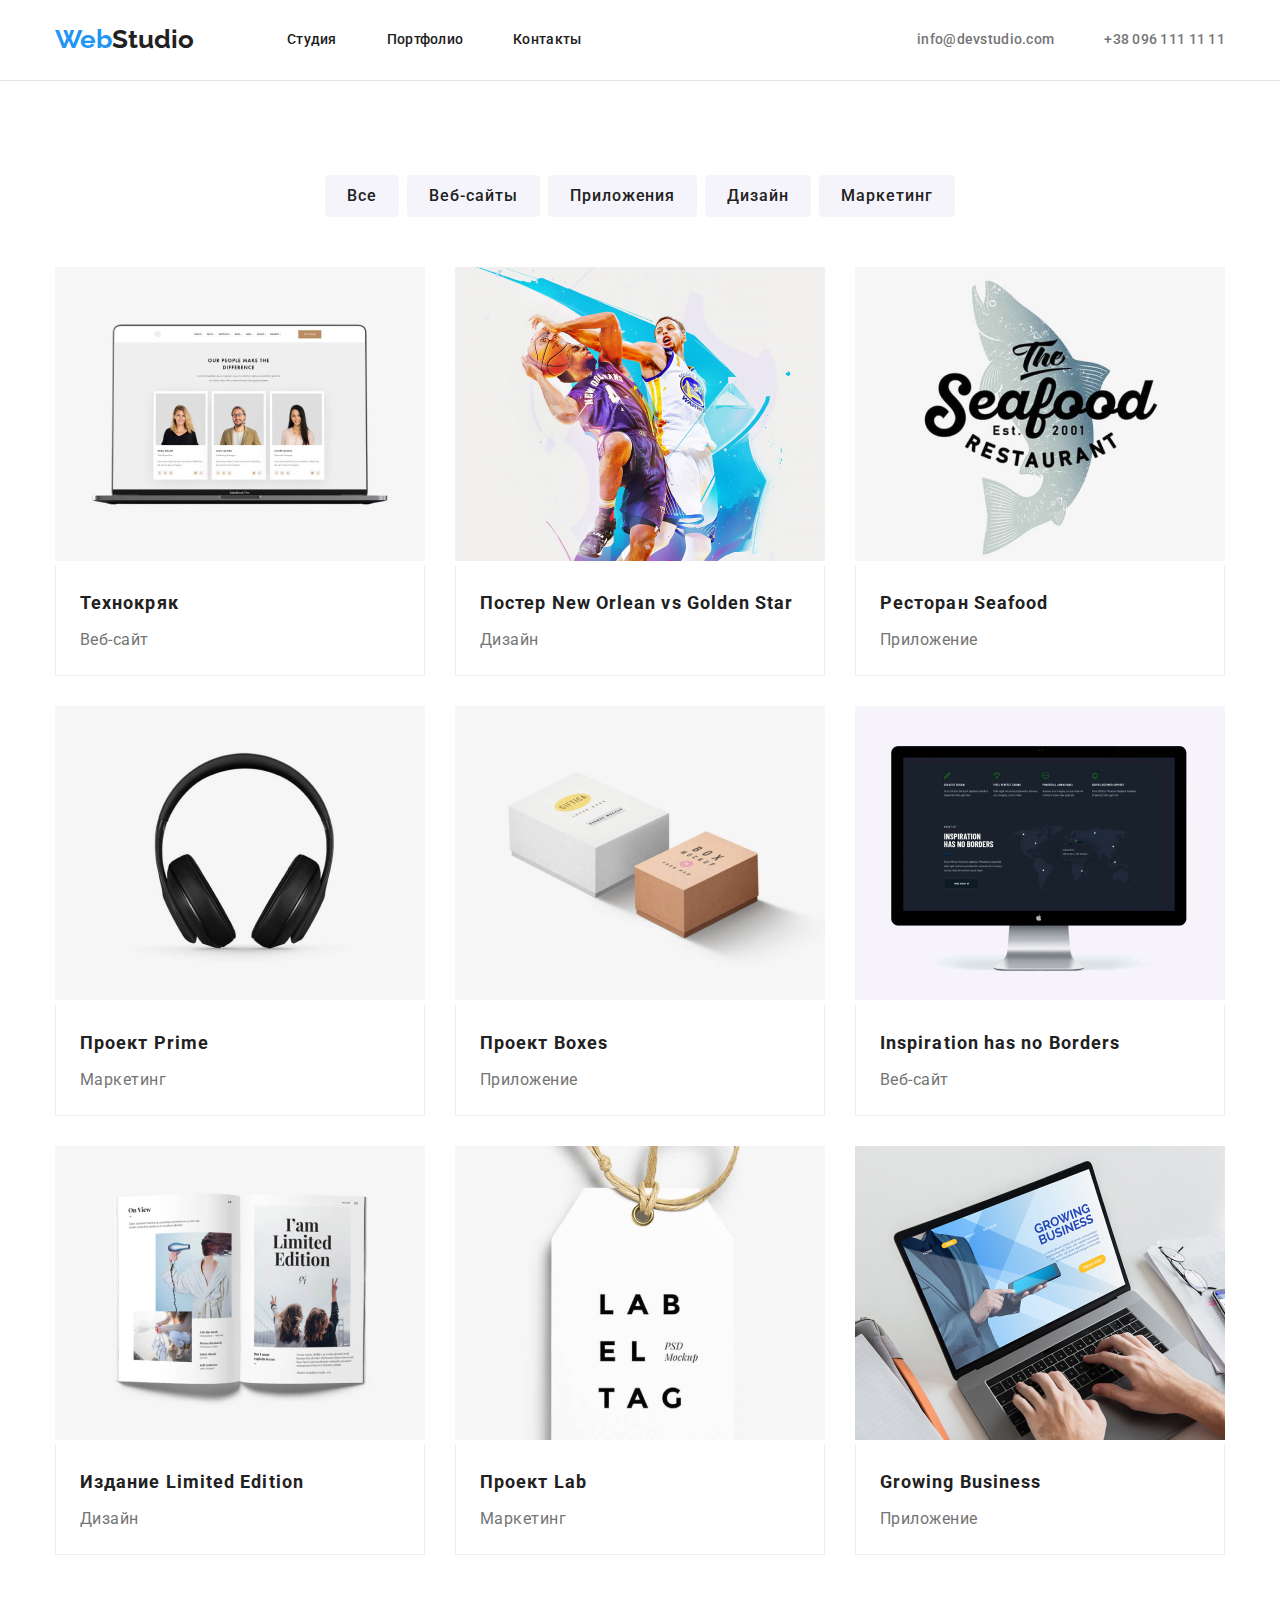
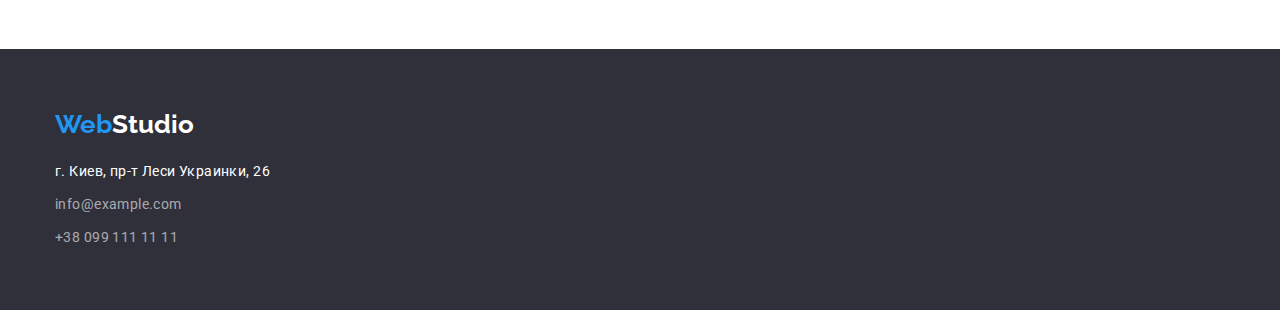
==== portfolio.html @ 4ac213d2 "Update portfolio.html" ====
<!DOCTYPE html>
<html lang="ru">
  <head>
    <meta charset="UTF-8" />
    <meta http-equiv="X-UA-Compatible" content="IE=edge" />
    <meta name="viewport" content="width=device-width, initial-scale=1.0" />
    <title>Portfolio</title>
    <link
      rel="stylesheet"
      href="https://cdnjs.cloudflare.com/ajax/libs/modern-normalize/1.1.0/modern-normalize.min.css"
    />
    <link rel="stylesheet" href="./css/styles.css" />
    <link
      href="https://fonts.googleapis.com/css2?family=Raleway:wght@700&family=Roboto:wght@400;500;700;900&display=swap"
      rel="stylesheet"
    />
  </head>
  <body>
    <header class="header">
      <div class="container">
        <nav class="header-line">
          <a href="./index.html" class="logo-color"
            >Web<span class="header-logo">Studio</span></a
          >

          <ul class="site-nav list">
            <li class="item"><a class="link" href="./index.html">Студия</a></li>
            <li class="item"><a class="link" href="">Портфолио</a></li>
            <li class="item"><a class="link" href="">Контакты</a></li>
          </ul>
        </nav>

        <ul class="site-contacts list">
          <li class="item">
            <a class="link" href="mailto:info@devstudio.com"
              >info@devstudio.com</a
            >
          </li>
          <li class="item">
            <a class="link" href="tel:+380961111111">+38 096 111 11 11</a>
          </li>
        </ul>
      </div>
    </header>

    <main>
      <section>
        <div class="container">
          <ul class="buttons-list list">
            <li class="btn">
              <button type="button" class="btn-portfolio">Все</button>
            </li>
            <li class="btn">
              <button type="button" class="btn-portfolio">Веб-сайты</button>
            </li>
            <li class="btn">
              <button type="button" class="btn-portfolio">Приложения</button>
            </li>
            <li class="btn">
              <button type="button" class="btn-portfolio">Дизайн</button>
            </li>
            <li class="btn">
              <button type="button" class="btn-portfolio">Маркетинг</button>
            </li>
          </ul>
          <ul class="card-set list">
            <li class="card-item">
              <img
                src="./images/технокряк.jpg"
                alt="веб-сайт"
                width="370"
                height="294"
              />
              <div class="card-set-el">
                <h3 class="item-work">Технокряк</h3>
                <p class="text-work">Веб-сайт</p>
              </div>
            </li>
            <li class="card-item">
              <img
                src="./images/постер.jpg"
                alt="постер New Orlean vs Golden Star"
                width="370"
                height="294"
              />
              <div class="card-set-el">
                <h3 class="item-work">Постер New Orlean vs Golden Star</h3>
                <p class="text-work">Дизайн</p>
              </div>
            </li>
            <li class="card-item">
              <img
                src="./images/ресторан.jpg"
                alt="ресторан Seafood"
                width="370"
                height="294"
              />
              <div class="card-set-el">
                <h3 class="item-work">Ресторан Seafood</h3>
                <p class="text-work">Приложение</p>
              </div>
            </li>
            <li class="card-item">
              <img
                src="./images/проект_prime.jpg"
                alt="проект проект Prime"
                width="370"
                height="294"
              />
              <div class="card-set-el">
                <h3 class="item-work">Проект Prime</h3>
                <p class="text-work">Маркетинг</p>
              </div>
            </li>
            <li class="card-item">
              <img
                src="./images/проект_boxes.jpg"
                alt="проект boxes"
                width="370"
                height="294"
              />
              <div class="card-set-el">
                <h3 class="item-work">Проект Boxes</h3>
                <p class="text-work">Приложение</p>
              </div>
            </li>
            <li class="card-item">
              <img
                src="./images/inspiration.jpg"
                alt="веб-сайт"
                width="370"
                height="294"
              />
              <div class="card-set-el">
                <h3 class="item-work">Inspiration has no Borders</h3>
                <p class="text-work">Веб-сайт</p>
              </div>
            </li>
            <li class="card-item">
              <img
                src="./images/издание.jpg"
                alt="Дизайн в издании Limited Edition"
                width="370"
                height="294"
              />
              <div class="card-set-el">
                <h3 class="item-work">Издание Limited Edition</h3>
                <p class="text-work">Дизайн</p>
              </div>
            </li>
            <li class="card-item">
              <img
                src="./images/проект_lab.jpg"
                alt="маркетинг в проекте Lab"
                width="370"
                height="294"
              />
              <div class="card-set-el">
                <h3 class="item-work">Проект Lab</h3>
                <p class="text-work">Маркетинг</p>
              </div>
            </li>
            <li class="card-item">
              <img
                src="./images/growing.jpg"
                alt="Приложение Growing Business"
                width="370"
                height="294"
              />
              <div class="card-set-el">
                <h3 class="item-work">Growing Business</h3>
                <p class="text-work">Приложение</p>
              </div>
            </li>
          </ul>
        </div>
      </section>
    </main>

    <footer>
      <div class="container">
        <a href="./index.html" class="footer-logo"
          >Web<span class="footer-logo-color">Studio</span></a
        >
        <address>
          <ul class="footer list">
            <li class="adress-el">
              <a class="adress" href="">г. Киев, пр-т Леси Украинки, 26</a>
            </li>
            <li class="adress-el">
              <a class="footer-adress" href="mailto:info@example.com"
                >info@example.com</a
              >
            </li>
            <li class="adress-el">
              <a class="footer-adress" href="tel:+38 099 111 11 11"
                >+38 099 111 11 11</a
              >
            </li>
          </ul>
        </address>
      </div>
    </footer>
  </body>
</html>
---- css/styles.css ----
/* цвет основного текста #212121 */
/* вторичный цвет текста  #757575 */
/* белый #ffffff */
/* акцент голубой #2196F3*/
/* цвет борда с кнопкой #2F303A */
/* цвет фона команды #2F303A */

:root {
  --primary-text-color: #212121;
  --secondary-text-color: #757575;
  --white-color: #ffffff;
  --accent-color: #2196f3;
  --bord-color: #2f303a;
  --bg-color-team: #f5f4fa;
  --footer-color: rgba(255, 255, 255, 0.6);
}

* {
  box-sizing: border-box;
}

p,
h1,
h2,
h3,
h4,
h5,
h6 {
  margin-top: 0;
  margin-bottom: 0;
}

ul {
  margin: 0;
  padding-left: 0;
}

.container {
  width: 1200px;
  padding: 0 15px;
  margin: 0 auto;
}

body {
  background-color: #ffffff;
  color: var(--primary-text-color);
  font-family: Roboto, sans-serif;
}

.list {
  list-style: none;
}

/* Header */

.header {
  padding: 24px 0 25px;
  border-bottom: 1px solid #e5e5e5;
}

.header .container {
  display: flex;
  /*align-content: center;*/
  justify-content: space-between;
  align-items: center;
}

.header-logo {
  display: block;
  font-family: Raleway, sans-serif;
  font-weight: 700;
  font-size: 26px;
  line-height: 1.2;
  color: var(--primary-text-color);
}

.logo-color {
  font-family: Raleway, sans-serif;
  font-weight: 700;
  font-size: 26px;
  line-height: 1.2;
  color: var(--accent-color);
  display: flex;
  margin-right: 93px;
}

.header-line {
  display: flex;
  /*width: 1170px;*/
  align-content: center;
  align-items: center;
}

.site-nav {
  display: flex;
}

.site-nav .item:not(:last-child) {
  margin-right: 50px;
}

.site-nav .link {
  font-weight: 500;
  font-size: 14px;
  line-height: 1.14;
  letter-spacing: 0.02em;
  color: var(--primary-text-color);
  /*margin: 32 auto 32 auto;*/
  display: block;
  text-decoration: none;
}

.site-nav .link:hover,
.site-nav .link:focus {
  color: var(--accent-color);
}

.site-contacts {
  display: flex;
}

.site-contacts .item:not(:last-child) {
  margin-right: 50px;
}

.site-contacts .link {
  font-weight: 500;
  font-size: 14px;
  line-height: 1.14;
  letter-spacing: 0.02em;
  color: var(--secondary-text-color);
  display: block;
}

.site-contacts .link:hover,
.site-contacts .link:focus {
  color: var(--accent-color);
}

.hero {
  background-color: var(--bord-color);
  padding-top: 200px;
  padding-bottom: 200px;
  text-align: center;
  align-items: center;
}

.hero-title {
  margin: 0 auto 30px auto;
  width: 696px;
  height: 120;
  font-weight: 900;
  font-size: 44px;
  line-height: 1.36;
  text-align: center;
  letter-spacing: 0.06em;
  text-transform: uppercase;
  color: var(--white-color);
}

/* Button */

button {
  padding: 10px 32px;
  font-family: Roboto, sans-serif;
  font-weight: bold;
  font-size: 16px;
  line-height: 1.87;
  display: block;
  align-items: center;
  text-align: center;
  letter-spacing: 0.06em;
  color: #ffffff;
  background-color: var(--accent-color);
  cursor: pointer;
  border-radius: 4px;
  box-shadow: 0px 4px 4px rgba(0, 0, 0, 0.15);
}

.button:hover,
.button:focus {
  background-color: var(--accent-color);
}

.btn-portfolio {
  color: var(--primary-text-color);
  background-color: var(--bg-color-team);
  box-shadow: none;
}

.btn-portfolio:hover,
.btn-portfolio:focus {
  background-color: var(--accent-color);
  box-shadow: 0px 4px 4px rgba(0, 0, 0, 0.15);
}

.hero-btn {
  color: var(--white-color);
  background-color: var(--accent-color);
  padding: 10px 32px;
  text-align: center;
  align-items: center;
  display: block;
  justify-content: center;
  margin-left: auto;
  margin-right: auto;
}

.features {
  margin-top: 0;
  padding-bottom: 94px;
  outline-style: solid 2px green;
}

.features .list {
  display: flex;
  padding-top: 94px;
  padding-bottom: 0px;
}

.features .features-el:not(:last-child) {
  margin-right: 30px;
}

.features .title {
  margin-top: 0;
  margin-bottom: 10px;
  font-weight: 700;
  font-size: 14px;
  line-height: 1.14;
  letter-spacing: 0.03em;
  color: var(--primary-text-color);
  text-transform: uppercase;
}

.features .text {
  font-weight: normal;
  width: 270px;
  font-size: 14px;
  line-height: 1.71em;
  letter-spacing: 0.03em;
  color: var(--secondary-text-color);
  margin-top: 0;
  margin-bottom: 0;
}

/*Our work*/
.work {
  padding-bottom: 94px;
}

.work .list {
  display: flex;
}

.work-el {
  align-items: center;
}

.work .title {
  font-weight: 700;
  font-size: 36px;
  line-height: 1.16em;
  text-align: center;
  letter-spacing: 0.03em;
  color: var(--primary-text-color);
  margin-bottom: 50px;
}

.work .work-el:not(:last-child) {
  margin-right: 30px;
}

/* Our team*/
.team {
  background-color: var(--bg-color-team);
  padding-top: 94px;
  padding-bottom: 94px;
}

.team .list {
  display: flex;
}

.team .title {
  font-weight: 700;
  font-size: 36px;
  line-height: 1.16;
  text-align: center;
  letter-spacing: 0.03em;
  color: var(--primary-text-color);
  margin-bottom: 50px;
}

.team .team-el:not(:last-child) {
  margin-right: 30px;
}

.team-el {
  background-color: var(--white-color);
  width: 270px;
  height: 368px;
  box-shadow: 0px 1px 3px rgba(0, 0, 0, 0.12), 0px 1px 1px rgba(0, 0, 0, 0.14),
    0px 2px 1px rgba(0, 0, 0, 0.2);
  border-radius: 0px 0px 4px 4px;
}

.team-container {
  margin: 30px 59px;
}

.team .name {
  font-weight: 500;
  font-size: 16px;
  line-height: 1.18;
  letter-spacing: 0.03em;
  text-align: center;
  color: var(--primary-text-color);
  margin-top: 30px;
  margin-bottom: 10px;
}

.team .profession {
  font-weight: normal;
  font-size: 16px;
  line-height: 1.18;
  letter-spacing: 0.03em;
  text-align: center;
  color: var(--secondary-text-color);
  margin-bottom: 30px;
}

/* Footer */

footer {
  padding-top: 60px;
  padding-bottom: 60px;
  background-color: var(--bord-color);
}

.footer-logo {
  font-family: Raleway, sans-serif;
  font-weight: 700;
  font-size: 26px;
  line-height: 1.2;
  color: var(--accent-color);
  display: inline-block;
  margin-top: 0;
  margin-bottom: 20px;
  padding-right: auto;
}

.footer-logo-color {
  font-weight: bold;
  color: var(--white-color);
}

.footer .list {
  margin: 0px;
}

.adress {
  font-style: normal;
  font-weight: normal;
  font-size: 14px;
  line-height: 1.7;
  letter-spacing: 0.03em;
  color: var(--white-color);
  display: block;
  margin: 0;
}

.adress-el:not(:last-child) {
  margin: 0 0 9px;
}

.footer-mail:focus,
.footer-mail:hover {
  color: var(--accent-color);
}

.footer-adress {
  font-style: normal;
  font-weight: 400;
  font-size: 14px;
  line-height: 1.7em;
  letter-spacing: 0.03em;
  color: var(--footer-color);
  text-decoration: none;
  display: block;
  margin: 0;
}

.footer-tel:focus,
.footer-tel:hover {
  color: var(--accent-color);
}

/* Portfolio CSS */

.portfolio {
  padding: 94px 0;
}

.buttons-list {
  display: flex;
  justify-content: center;
  padding: 94px 0 50px 0;
}

.buttons-list .btn:not(:last-child) {
  margin-right: 8px;
}

.btn-portfolio {
  font-weight: 500;
  padding: 6px 22px;
  border: 0px;
}

.card-set {
  width: 1230px;
  padding-bottom: 94px;
  /*padding-left: 15px;*/
  /*padding-right: 15px;*/
  margin-left: auto;
  margin-right: auto;
  display: flex;
  flex-wrap: wrap;
}

.card-item {
  /* width: calc((100% - 60px) / 3);*/
  margin-right: 30px;

  margin-bottom: 30px;
  width: 370px;
  /*height: 404px;*/
}

.card-set-el {
  padding: 20px 24px;
  border: 1px solid #eeeeee;
  border-top: 0;
}

.card-item:nth-child(3n) {
  margin-right: 0;
}

.card-item:nth-last-child(-n + 3) {
  margin-bottom: 0;
}

.item-work {
  margin-top: 0;
  margin-bottom: 0;

  font-weight: 700;
  font-size: 18px;
  line-height: 2;
  letter-spacing: 0.06em;
  color: var(--primary-text-color);
}

.text-work {
  margin-top: 4px;
  margin-bottom: 0;

  font-weight: 400;
  font-size: 16px;
  line-height: 1.87em;
  letter-spacing: 0.03em;
  color: var(--secondary-text-color);
}

a {
  text-decoration: none;
}
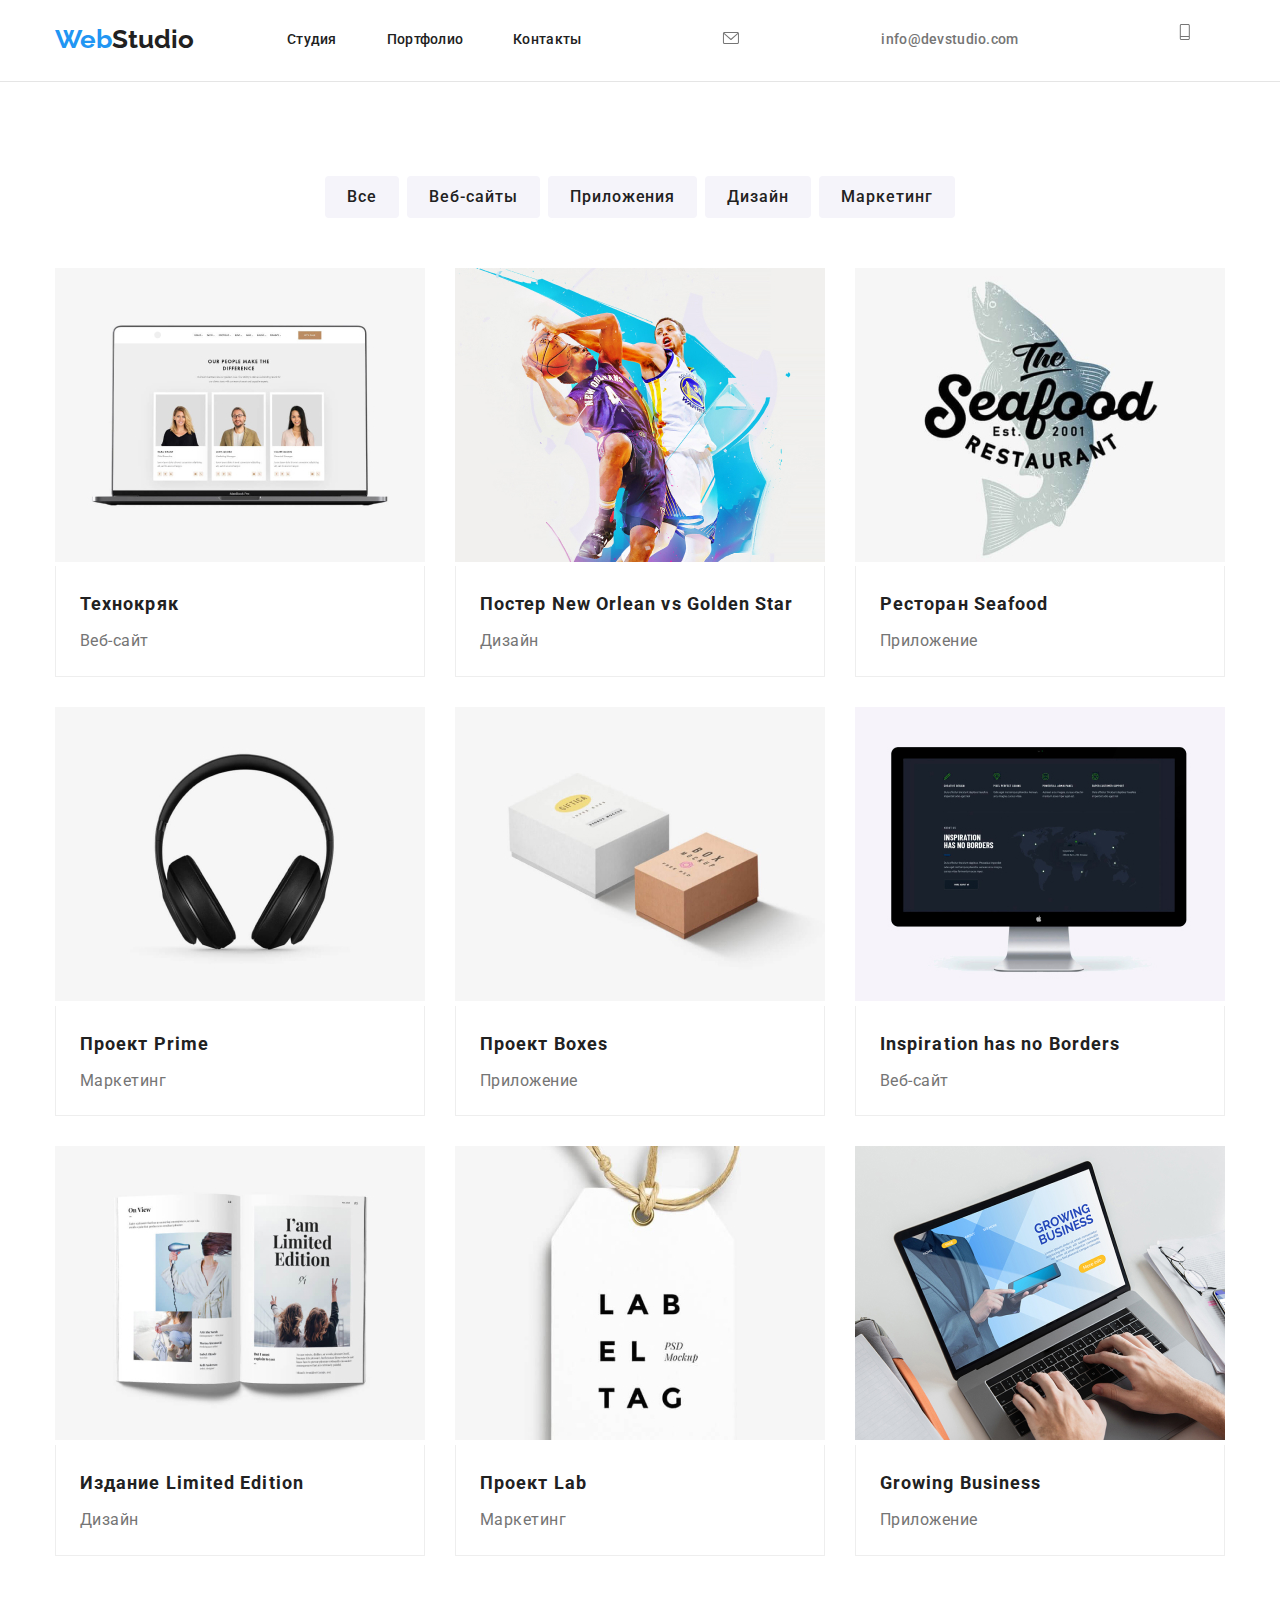
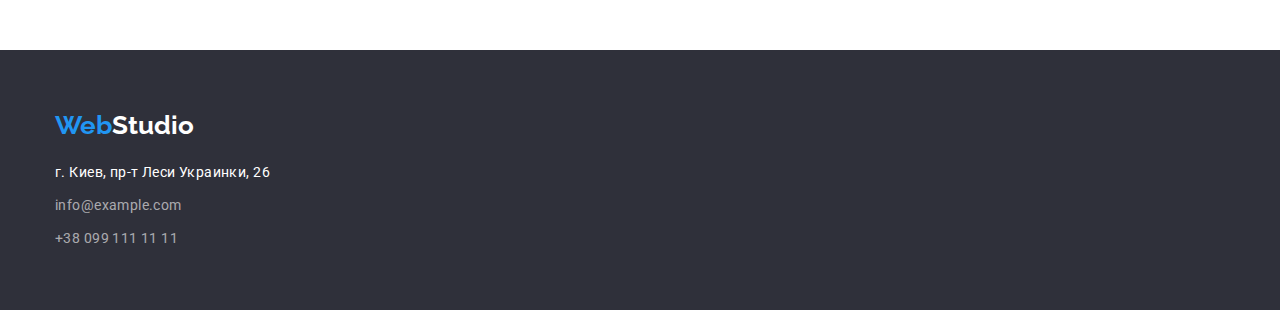
==== commit a9017216: "Update portfolio.html" ====
--- a/portfolio.html
+++ b/portfolio.html
@@ -33,18 +33,25 @@
         <ul class="site-contacts list">
           <li class="item">
             <a class="link" href="mailto:info@devstudio.com"
+              ><svg class="icon-contacts" widht="16" height="12">
+                <use href="./images/symbol-defs.svg#icon-envelope"></use></svg
               >info@devstudio.com</a
             >
           </li>
           <li class="item">
-            <a class="link" href="tel:+380961111111">+38 096 111 11 11</a>
+            <a class="link" href="tel:+380961111111"
+              ><svg class="icon-contacts" widht="10" height="16">
+                <use href="./images/symbol-defs.svg#icon-Vector"></use>
+              </svg>
+              +38 096 111 11 11</a
+            >
           </li>
         </ul>
       </div>
     </header>
 
     <main>
-      <section>
+      <section class="main-container">
         <div class="container">
           <ul class="buttons-list list">
             <li class="btn">
@@ -193,7 +200,7 @@
               >
             </li>
             <li class="adress-el">
-              <a class="footer-adress" href="tel:+38 099 111 11 11"
+              <a class="footer-adress" href="tel:+380991111111"
                 >+38 099 111 11 11</a
               >
             </li>
--- a/css/styles.css
+++ b/css/styles.css
@@ -106,7 +106,8 @@
   letter-spacing: 0.02em;
   color: var(--primary-text-color);
   /*margin: 32 auto 32 auto;*/
-  display: block;
+  display: flex;
+
   text-decoration: none;
 }
 
@@ -117,6 +118,11 @@
 
 .site-contacts {
   display: flex;
+  align-items: center;
+}
+
+.site-contacts .item {
+  align-items: center;
 }
 
 .site-contacts .item:not(:last-child) {
@@ -129,7 +135,7 @@
   line-height: 1.14;
   letter-spacing: 0.02em;
   color: var(--secondary-text-color);
-  display: block;
+  display: flex;
 }
 
 .site-contacts .link:hover,
@@ -137,12 +143,28 @@
   color: var(--accent-color);
 }
 
+.icon-contacts {
+  display: block;
+  /* margin-right: 10px;*/
+}
+
 .hero {
   background-color: var(--bord-color);
-  padding-top: 200px;
-  padding-bottom: 200px;
-  text-align: center;
-  align-items: center;
+  padding: 200px 0;
+  margin: 0 auto;
+  max-width: 1600px;
+  text-align: center;
+  align-items: center;
+
+  background-image: linear-gradient(
+      to right,
+      rgba(47, 48, 58, 0.4),
+      rgba(47, 48, 58, 0.4)
+    ),
+    url(../images/Img-min.jpg);
+  background-position: center;
+  background-size: cover;
+  background-repeat: no-repeat;
 }
 
 .hero-title {
@@ -207,21 +229,34 @@
 }
 
 .features {
-  margin-top: 0;
+  padding-top: 94px;
   padding-bottom: 94px;
   outline-style: solid 2px green;
 }
 
 .features .list {
   display: flex;
-  padding-top: 94px;
   padding-bottom: 0px;
+  padding-top: 0px;
 }
 
 .features .features-el:not(:last-child) {
   margin-right: 30px;
 }
-
+.features-icon-box {
+  border-radius: 4px;
+  display: flex;
+  justify-content: center;
+  align-items: center;
+  width: 270px;
+  height: 120px;
+  margin-bottom: 30px;
+  background-color: #f5f4fa;
+}
+.features-icon {
+  width: 70px;
+  height: 70px;
+}
 .features .title {
   margin-top: 0;
   margin-bottom: 10px;
@@ -279,7 +314,7 @@
 }
 
 .team .list {
-  display: flex;
+  display: flex;*/
 }
 
 .team .title {
@@ -297,9 +332,11 @@
 }
 
 .team-el {
+ /* display: inline-block;*/
+
   background-color: var(--white-color);
   width: 270px;
-  height: 368px;
+  min-height: 368px;
   box-shadow: 0px 1px 3px rgba(0, 0, 0, 0.12), 0px 1px 1px rgba(0, 0, 0, 0.14),
     0px 2px 1px rgba(0, 0, 0, 0.2);
   border-radius: 0px 0px 4px 4px;
@@ -321,14 +358,80 @@
 }
 
 .team .profession {
+  font-weight: 400;
   font-weight: normal;
   font-size: 16px;
   line-height: 1.18;
   letter-spacing: 0.03em;
   text-align: center;
   color: var(--secondary-text-color);
+  margin-bottom: 15px;
+}
+
+.team-element {
+  /*display: flex;*/
+ /* padding-top: 30px;
+  padding-bottom: 30px;*/
+}
+
+
+.team-social-list {
+  display: flex;
+  align-items: center;
+  justify-content: center;
+  list-style: none;
+}
+
+.team .list {
+  /*display: flex;*/
+  list-style: none;
+}
+
+.social-link {
+  display: flex;
   margin-bottom: 30px;
-}
+  width: 44px;
+  height: 44px;
+  background-color: var(--white-color);
+  text-decoration: none;
+  border-radius: 50%;
+  justify-content: center;
+  align-items: center;
+}
+
+/*.social-link:hover,
+.social-link:focus {
+  background-color: var(--accent-color);
+  fill: var(--white-color);
+}*/
+ 
+ 
+/*.social-link:hover svg,
+.social-link:focus svg {
+  background-color: #2196f3;
+  fill: var(--white-color);
+} */
+
+.team-social-list-el:not(:last-child) {
+  margin-right: 10px;
+}
+
+.social-icon {
+  width: 20px;
+  height: 20px;
+  fill: #afb1b8
+}
+
+.social-link:hover,
+.social-link:focus,
+.social-link:hover .social-icon,
+.social-link:focus .social-icon {
+  fill: var(--white-color);
+  background-color: var(--accent-color);
+}
+
+
+
 
 /* Footer */
 
@@ -374,10 +477,11 @@
   margin: 0 0 9px;
 }
 
+/*
 .footer-mail:focus,
 .footer-mail:hover {
   color: var(--accent-color);
-}
+}*/
 
 .footer-adress {
   font-style: normal;
@@ -391,8 +495,8 @@
   margin: 0;
 }
 
-.footer-tel:focus,
-.footer-tel:hover {
+.footer .footer-adress:focus,
+.footer .footer-adress:hover {
   color: var(--accent-color);
 }
 
@@ -405,7 +509,13 @@
 .buttons-list {
   display: flex;
   justify-content: center;
-  padding: 94px 0 50px 0;
+  margin-bottom: 50px;
+  /*padding: 94px 0 50px 0;*/
+}
+.main-container {
+  /* padding: 94px 0 50px 0;*/
+  padding-top: 94px;
+  padding-bottom: 94px;
 }
 
 .buttons-list .btn:not(:last-child) {
@@ -419,8 +529,8 @@
 }
 
 .card-set {
-  width: 1230px;
-  padding-bottom: 94px;
+  /*width: 1230px;*/
+  /* padding-bottom: 94px;*/
   /*padding-left: 15px;*/
   /*padding-right: 15px;*/
   margin-left: auto;
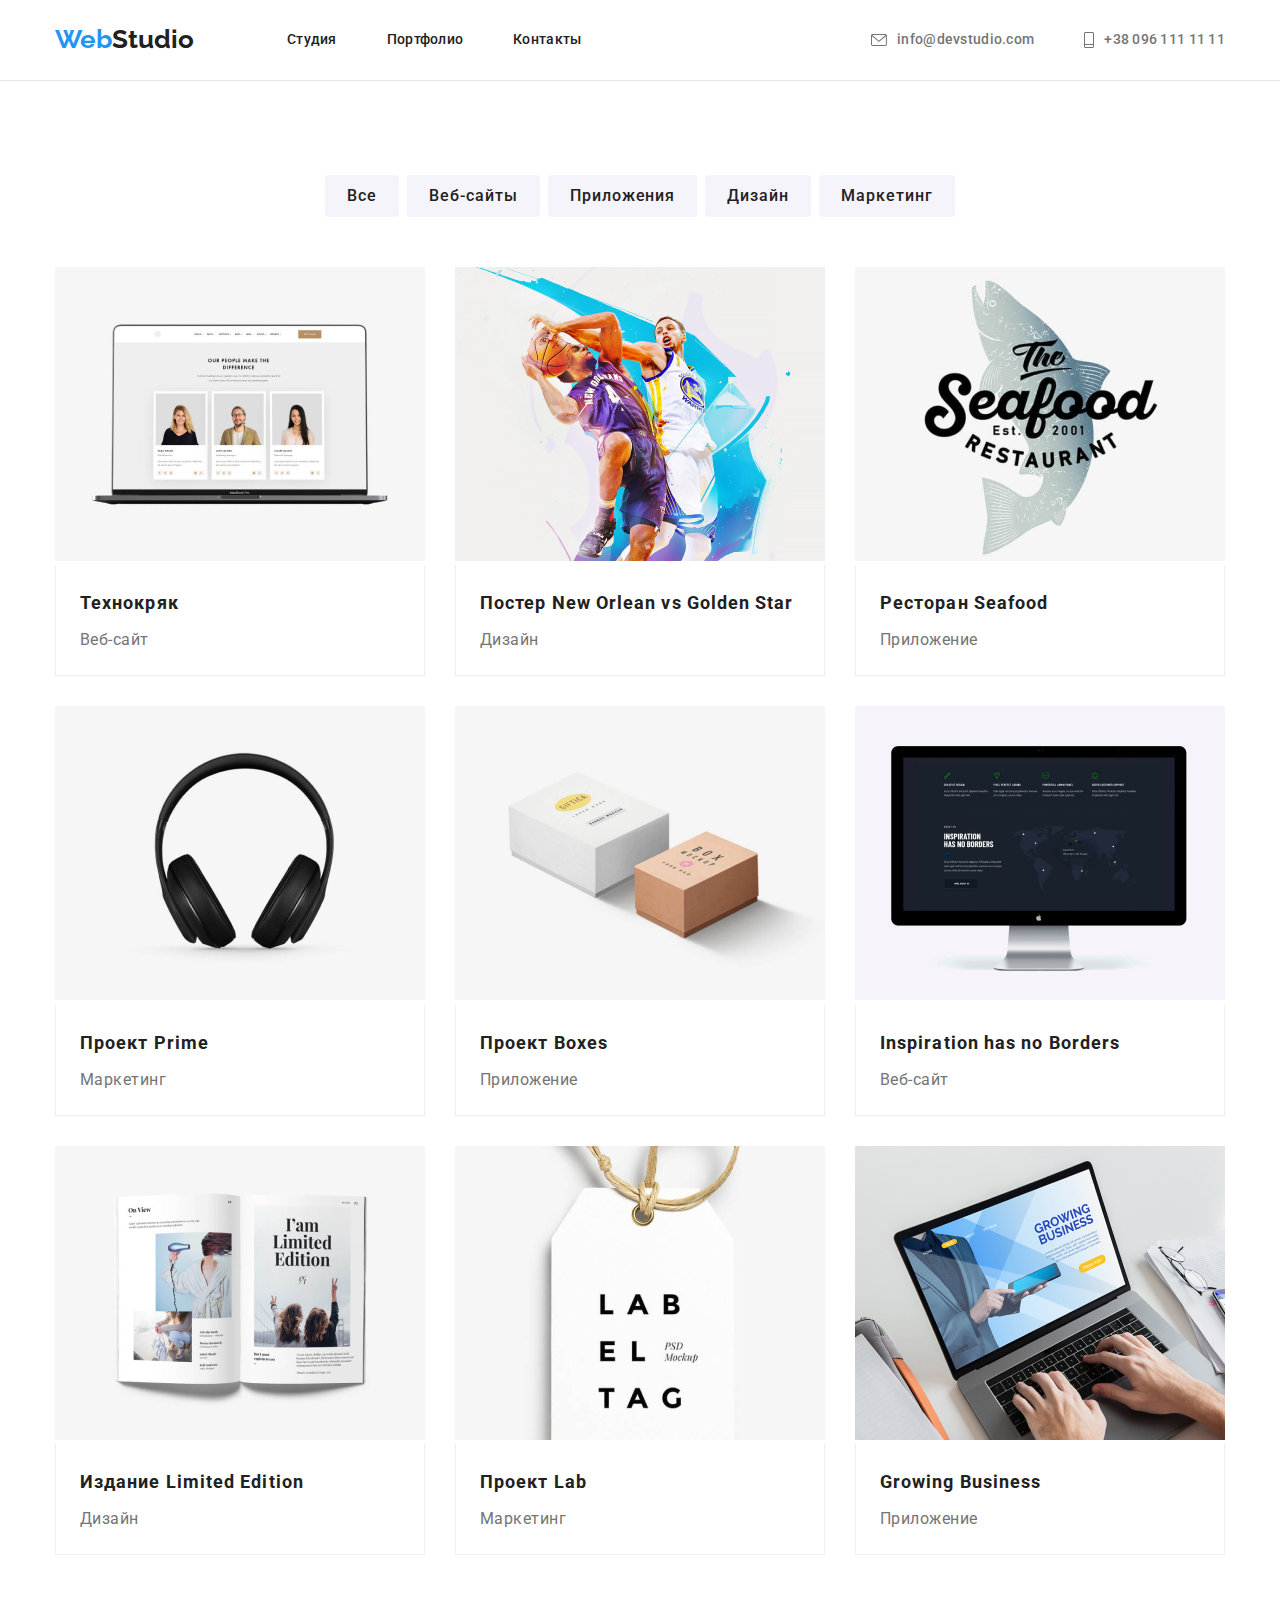
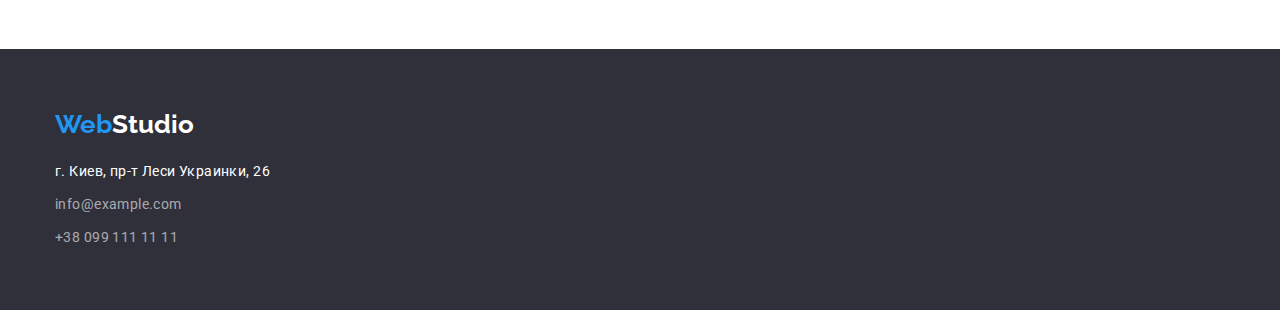
==== commit c8bd9f32: "Update portfolio.html" ====
--- a/portfolio.html
+++ b/portfolio.html
@@ -32,15 +32,15 @@
 
         <ul class="site-contacts list">
           <li class="item">
-            <a class="link" href="mailto:info@devstudio.com"
+            <a href="mailto:info@devstudio.com" class="contacts-link"
               ><svg class="icon-contacts" widht="16" height="12">
                 <use href="./images/symbol-defs.svg#icon-envelope"></use></svg
               >info@devstudio.com</a
             >
           </li>
           <li class="item">
-            <a class="link" href="tel:+380961111111"
-              ><svg class="icon-contacts" widht="10" height="16">
+            <a href="tel:+380961111111" class="contacts-link"
+              ><svg class="icon-contacts-tel" widht="10" height="16">
                 <use href="./images/symbol-defs.svg#icon-Vector"></use>
               </svg>
               +38 096 111 11 11</a
--- a/css/styles.css
+++ b/css/styles.css
@@ -125,29 +125,57 @@
   align-items: center;
 }
 
+.contacts-link {
+  align-items: center;
+}
+
 .site-contacts .item:not(:last-child) {
   margin-right: 50px;
 }
 
-.site-contacts .link {
+.site-contacts .contacts-link {
   font-weight: 500;
   font-size: 14px;
   line-height: 1.14;
   letter-spacing: 0.02em;
   color: var(--secondary-text-color);
   display: flex;
-}
-
-.site-contacts .link:hover,
-.site-contacts .link:focus {
+  align-content: center;
+}
+
+.contacts-link:hover,
+.contacts-link:focus {
   color: var(--accent-color);
 }
 
+.contacts-link:hover .icon-contacts,
+.contacts-link:focus .icon-contacts {
+  fill: var(--accent-color);
+}
+.contacts-link:hover .icon-contacts-tel,
+.contacts-link:focus .icon-contacts-tel {
+  fill: var(--accent-color);
+}
+
 .icon-contacts {
-  display: block;
-  /* margin-right: 10px;*/
-}
-
+  width: 16px;
+  height: 12px;
+  margin-right: 10px;
+}
+
+.icon-contacts-tel {
+  width: 10px;
+  height: 16px;
+  margin-right: 10px;
+}
+
+.social-link:hover,
+.social-link:focus,
+.social-link:hover .social-icon,
+.social-link:focus .social-icon {
+  fill: var(--white-color);
+  background-color: var(--accent-color);
+}
 .hero {
   background-color: var(--bord-color);
   padding: 200px 0;
@@ -314,7 +342,7 @@
 }
 
 .team .list {
-  display: flex;*/
+  display: flex;
 }
 
 .team .title {
@@ -332,7 +360,7 @@
 }
 
 .team-el {
- /* display: inline-block;*/
+  /* display: inline-block;*/
 
   background-color: var(--white-color);
   width: 270px;
@@ -367,14 +395,6 @@
   color: var(--secondary-text-color);
   margin-bottom: 15px;
 }
-
-.team-element {
-  /*display: flex;*/
- /* padding-top: 30px;
-  padding-bottom: 30px;*/
-}
-
-
 .team-social-list {
   display: flex;
   align-items: center;
@@ -383,7 +403,6 @@
 }
 
 .team .list {
-  /*display: flex;*/
   list-style: none;
 }
 
@@ -399,19 +418,6 @@
   align-items: center;
 }
 
-/*.social-link:hover,
-.social-link:focus {
-  background-color: var(--accent-color);
-  fill: var(--white-color);
-}*/
- 
- 
-/*.social-link:hover svg,
-.social-link:focus svg {
-  background-color: #2196f3;
-  fill: var(--white-color);
-} */
-
 .team-social-list-el:not(:last-child) {
   margin-right: 10px;
 }
@@ -419,7 +425,7 @@
 .social-icon {
   width: 20px;
   height: 20px;
-  fill: #afb1b8
+  fill: #afb1b8;
 }
 
 .social-link:hover,
@@ -430,8 +436,63 @@
   background-color: var(--accent-color);
 }
 
-
-
+/*Clients*/
+.clients-list {
+  list-style: none;
+  text-decoration: none;
+  display: flex;
+  flex-wrap: wrap;
+  margin-top: -30px;
+  margin-left: -30px;
+}
+
+.clients-list .clients-el {
+  display: flex;
+  /*flex-basis: calc((100% - 180px) / 6);
+  margin-top: 30px;
+  margin-left: 30px;*/
+}
+
+.clients-el {
+  display: inline-block;
+  /*margin-top: 50px;*/
+  margin-left: 20px;
+  margin-bottom: 95px;
+}
+.clients-link {
+  display: flex;
+  justify-content: center;
+  align-items: center;
+  width: 170px;
+  height: 92px;
+  border: 1px solid #afb1b8;
+  border-radius: 4px;
+}
+
+.clients-link:focus,
+.clients-link:hover {
+  border: 1px solid var(--accent-color);
+}
+.clients-link:focus .clients-icon,
+.clients-link:hover .clients-icon {
+  fill: var(--accent-color);
+}
+
+.clients-icon {
+  fill: #afb1b8;
+  width: 106px;
+  height: 60px;
+}
+
+.clients-title {
+  font-weight: 700;
+  font-size: 36px;
+  line-height: 1.16em;
+  text-align: center;
+  letter-spacing: 0.03em;
+  color: var(--primary-text-color);
+  margin-bottom: 50px;
+}
 
 /* Footer */
 
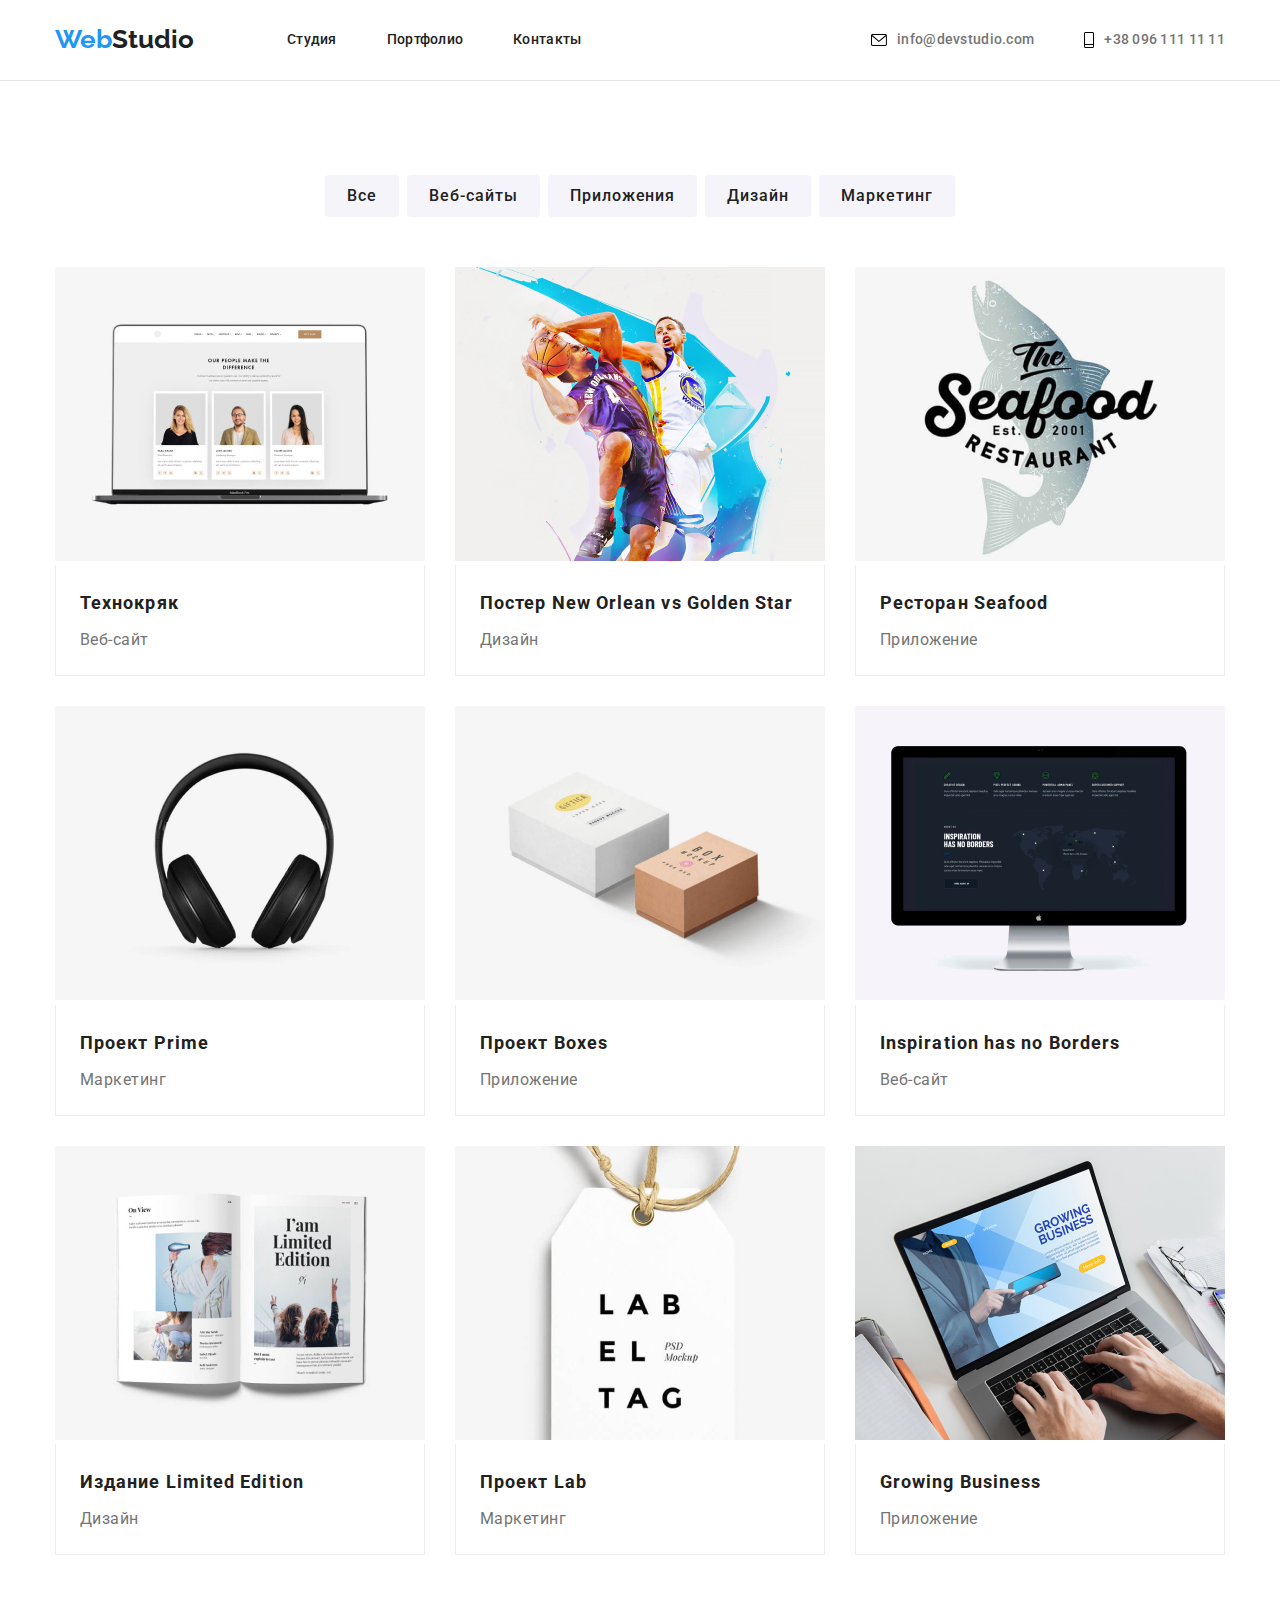
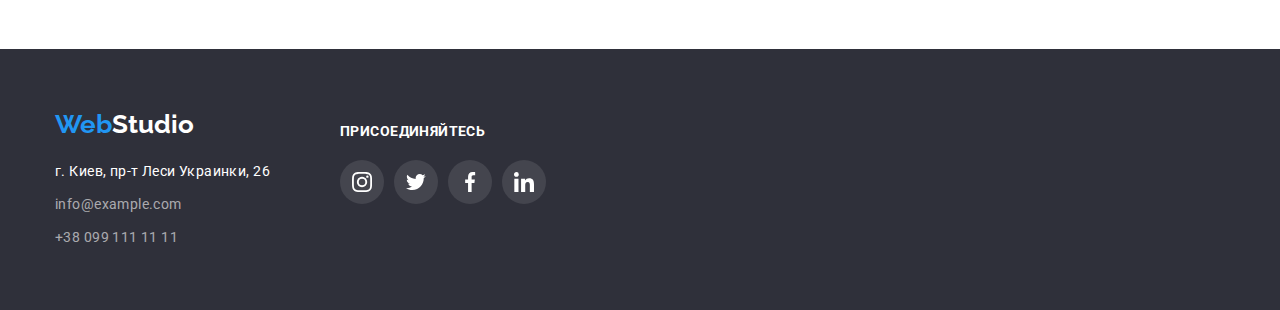
==== commit f6d1d68d: "Update portfolio.html" ====
--- a/portfolio.html
+++ b/portfolio.html
@@ -185,27 +185,74 @@
     </main>
 
     <footer>
-      <div class="container">
-        <a href="./index.html" class="footer-logo"
-          >Web<span class="footer-logo-color">Studio</span></a
-        >
-        <address>
-          <ul class="footer list">
-            <li class="adress-el">
-              <a class="adress" href="">г. Киев, пр-т Леси Украинки, 26</a>
-            </li>
-            <li class="adress-el">
-              <a class="footer-adress" href="mailto:info@example.com"
-                >info@example.com</a
-              >
-            </li>
-            <li class="adress-el">
-              <a class="footer-adress" href="tel:+380991111111"
-                >+38 099 111 11 11</a
-              >
-            </li>
-          </ul>
-        </address>
+      <div class="container container-footer">
+        <div footer-part>
+          <a href="./index.html" class="footer-logo"
+            >Web<span class="footer-logo-color">Studio</span></a
+          >
+          <address>
+            <ul class="footer list">
+              <li class="adress-el">
+                <a class="adress" href="">г. Киев, пр-т Леси Украинки, 26</a>
+              </li>
+              <li class="adress-el">
+                <a class="footer-adress" href="mailto:info@example.com"
+                  >info@example.com</a
+                >
+              </li>
+              <li class="adress-el">
+                <a class="footer-adress" href="tel:+380991111111"
+                  >+38 099 111 11 11</a
+                >
+              </li>
+            </ul>
+          </address>
+        </div>
+        <div class="footer-social-links">
+          <p class="social-title">присоединяйтесь</p>
+          <ul class="team-social-list list">
+            <li class="team-social-list-el">
+              <a
+                href="https://www.instagram.com/?hl=ru"
+                class="social-link-footer"
+              >
+                <svg class="social-icon-footer">
+                  <use href="./images/symbol-defs.svg#icon-instagram-2"></use>
+                </svg>
+              </a>
+            </li>
+            <li class="team-social-list-el">
+              <a
+                href="https://www.twitter.com/?hl=ru"
+                class="social-link-footer"
+              >
+                <svg class="social-icon-footer">
+                  <use href="./images/symbol-defs.svg#icon-p"></use>
+                </svg>
+              </a>
+            </li>
+            <li class="team-social-list-el">
+              <a
+                href="https://www.facebook.com/?hl=ru"
+                class="social-link-footer"
+              >
+                <svg class="social-icon-footer">
+                  <use href="./images/symbol-defs.svg#icon-facebook-1"></use>
+                </svg>
+              </a>
+            </li>
+            <li class="team-social-list-el">
+              <a
+                href="https://www.linkedin.com/?hl=ru"
+                class="social-link-footer"
+              >
+                <svg class="social-icon-footer">
+                  <use href="./images/symbol-defs.svg#icon-linkedin-1"></use>
+                </svg>
+              </a>
+            </li>
+          </ul>
+        </div>
       </div>
     </footer>
   </body>
--- a/css/styles.css
+++ b/css/styles.css
@@ -13,6 +13,7 @@
   --bord-color: #2f303a;
   --bg-color-team: #f5f4fa;
   --footer-color: rgba(255, 255, 255, 0.6);
+  --footer-social: rgba(255, 255, 255, 0.1);
 }
 
 * {
@@ -495,11 +496,19 @@
 }
 
 /* Footer */
-
 footer {
   padding-top: 60px;
   padding-bottom: 60px;
   background-color: var(--bord-color);
+}
+
+.container-footer {
+  display: flex;
+  align-items: center;
+}
+
+.footer-part {
+  display: flex;
 }
 
 .footer-logo {
@@ -510,6 +519,7 @@
   color: var(--accent-color);
   display: inline-block;
   margin-top: 0;
+  padding-top: auto;
   margin-bottom: 20px;
   padding-right: auto;
 }
@@ -538,12 +548,6 @@
   margin: 0 0 9px;
 }
 
-/*
-.footer-mail:focus,
-.footer-mail:hover {
-  color: var(--accent-color);
-}*/
-
 .footer-adress {
   font-style: normal;
   font-weight: 400;
@@ -559,6 +563,49 @@
 .footer .footer-adress:focus,
 .footer .footer-adress:hover {
   color: var(--accent-color);
+}
+
+.footer-social-links {
+  margin-left: 70px;
+}
+
+.footer-social-links .team-social-list {
+  display: flex;
+}
+.social-title {
+  font-weight: 700;
+  font-size: 14px;
+  line-height: 1.14;
+  letter-spacing: 0.03em;
+  text-transform: uppercase;
+  color: var(--white-color);
+  margin-bottom: 20px;
+  margin-top: auto;
+}
+
+.social-link-footer {
+  display: flex;
+  margin-bottom: 30px;
+  width: 44px;
+  height: 44px;
+  background-color: var(--footer-social);
+  text-decoration: none;
+  border-radius: 50%;
+  justify-content: center;
+  align-items: center;
+}
+
+.social-icon-footer {
+  width: 20px;
+  height: 20px;
+}
+
+.team-social-list-el:hover .social-link-footer,
+.team-social-list-el:focus .social-link-footer {
+  background-color: var(--accent-color);
+}
+.social-link-footer .social-icon-footer {
+  fill: var(--white-color);
 }
 
 /* Portfolio CSS */
@@ -609,6 +656,11 @@
   /*height: 404px;*/
 }
 
+.card-set:hover .card-item,
+.card-set:focus .card-item {
+  box-shadow: 0px 1px 1px rgba0, 0, 0, 0.12), 0px 4px 4px rgba(0,0,0, 0.06), 1px 4px 6px rgba(0, 0, 0, 0.16);
+}
+
 .card-set-el {
   padding: 20px 24px;
   border: 1px solid #eeeeee;
